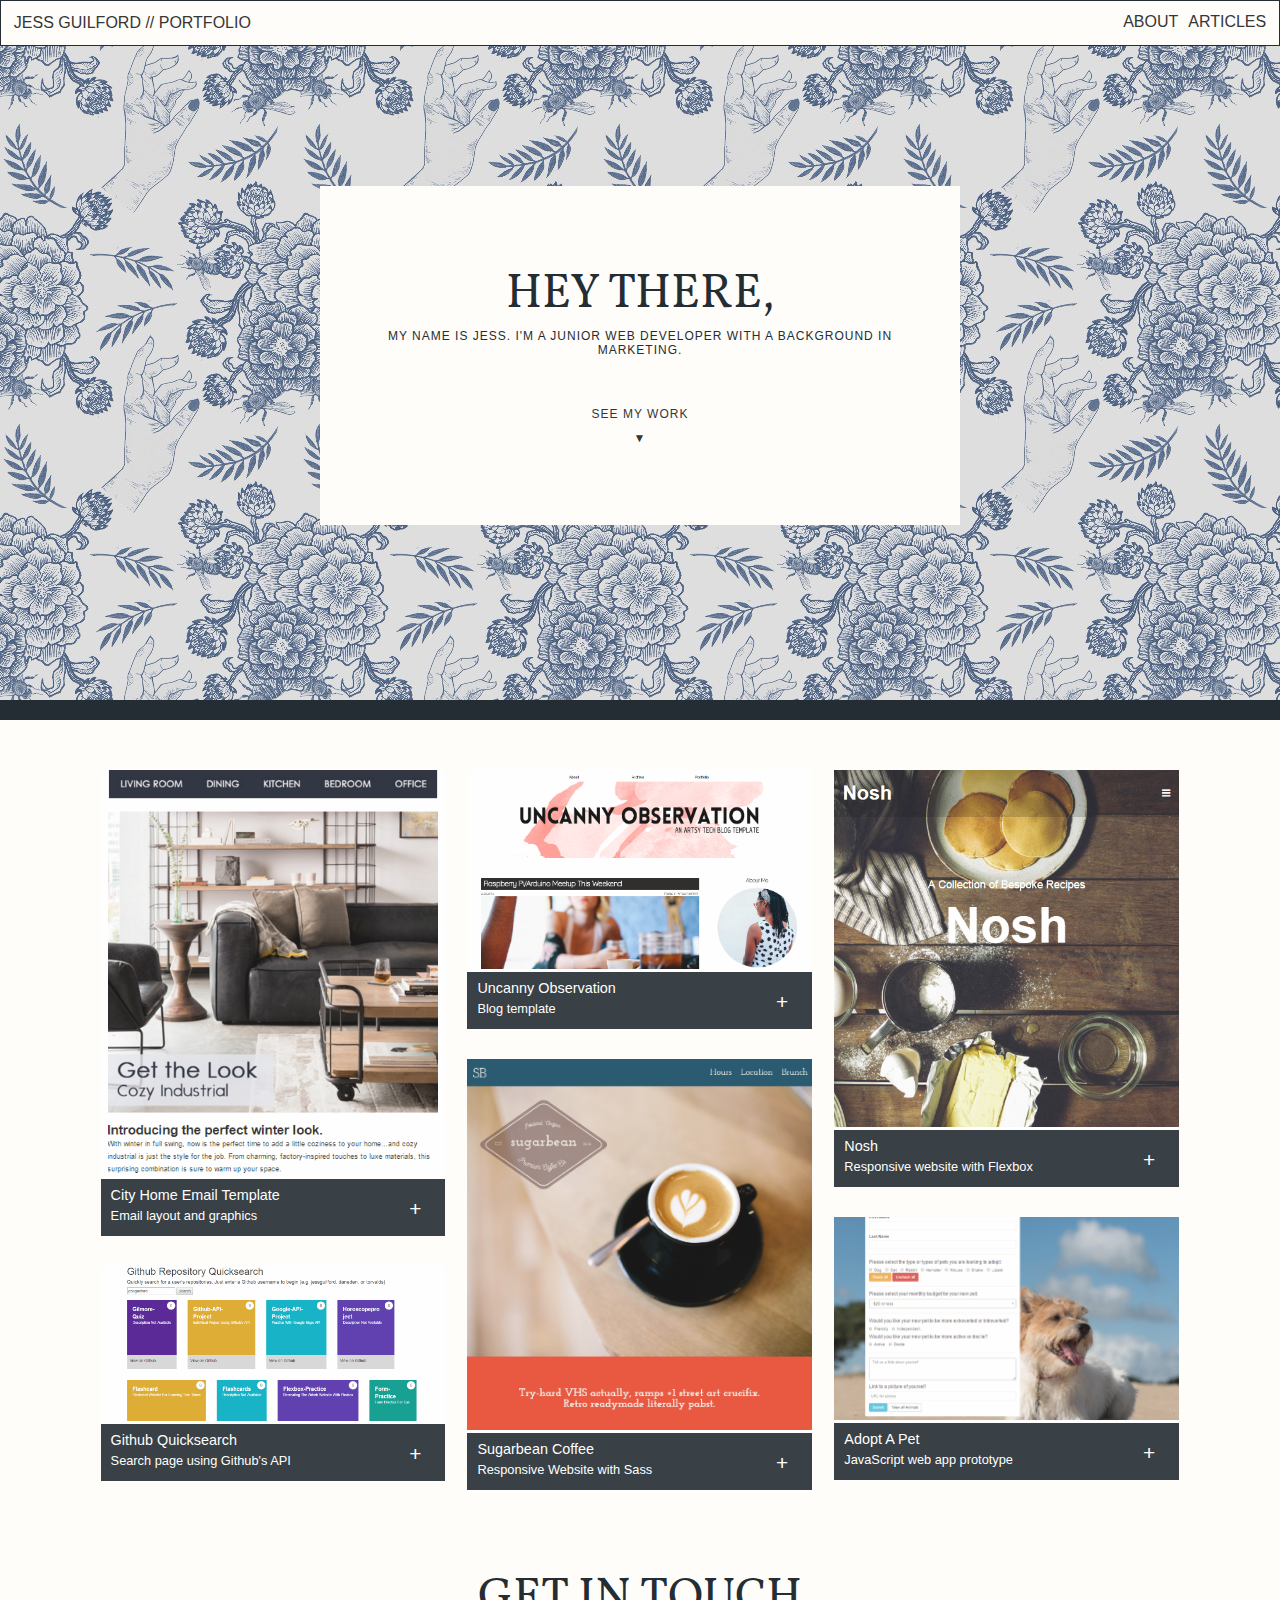
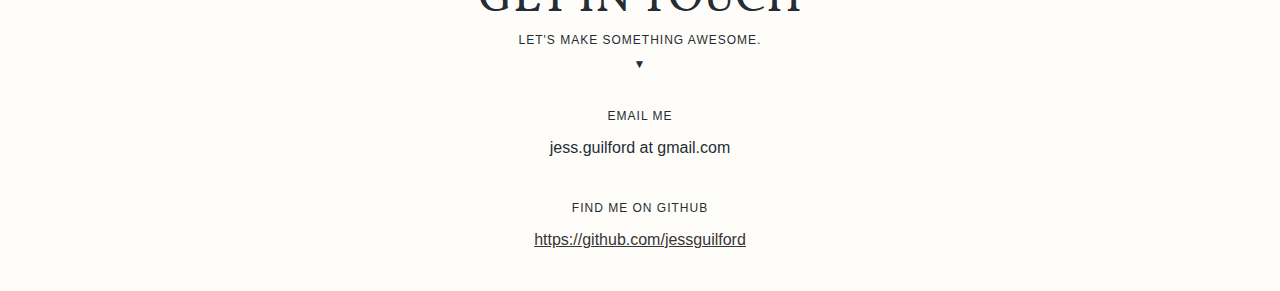
==== index.html @ e7a32ac3 "add patterned background image" ====
<!DOCTYPE html>
<html>
  <head>
    <meta name="viewport" content="width=device-width">
    <title>Jess Guilford's Portfolio</title>
    <link href="css/font-styles.css" rel="stylesheet" type="text/css" media="all">
    <link href="css/styles.css" rel="stylesheet" type="text/css" media="all">
    <!-- <link rel="stylesheet" href="http://basehold.it/20"> -->
    <script src="js/jquery-1.12.0.js"></script>
    <script src="js/scripts.js"></script>
  </head>
  <body>
    <div class="hero-container">
      <div class="nav">
        <a href="index.html"><span class="title">Jess Guilford // Portfolio</span></a>
        <ul class="navlinks">
          <a href="about.html"><li>About</li></a>
          <a href="articles.html"><li>Articles</li></a>
          <a href="#" id="contact-page"><li>Contact</li></a>
        </ul>
      </div>
      <div>
        <div class="masthead">
          <!-- <img src="images/anchor-logo03.png" id="main-logo"> -->
          <h1 class="center caps">Hey there,</h1>
          <h2>My name is Jess. I'm a junior web developer with a background in marketing.</h2>
          <div class="see-work">
            <a href="#front-page-portfolio">
              <h2>See My Work</h2>
              <h2>&#9660;</h2>
            </a>
          </div>
        </div>
      </div>
    </div>
    <div class="container">
      <div class="portfolio-gallery" id="front-page-portfolio">
        <div class="col">
          <div class="portfolio-item vert-item">
            <a href="images/email-layout-example.png" target="_blank"><img src="images/email-layout-example-s.png" class="img-thumbnail"></a>
            <div class="item-info" id="info-item01">
              <h1>City Home Email Template</h1>
              <p>Client: <a href="http://cityhomepdx.com/" target="_blank">City Home PDX</a></p>
              <p>I created this custom Mailchimp template for City Home in order to increase email performance. Click through rates previously averaged between 2% and 3%. After implementing this layout, click throughs increased to 6.9%.</p>
              <a href="http://cityhomepdx.com/" target="_blank">View</a>
            </div>
            <div class="item-label" id="item01">
              <h1>City Home Email Template</h1>
              <p>Email layout and graphics</p>
              <div class="item-x-toggle" id="x-toggle-item01">+</div>
            </div>
          </div>
          <div class="portfolio-item horiz-item">
            <a href="http://jessguilford.github.io/github-API-project/" target="_blank"><img src="images/github-api.png" class="img-thumbnail"></a>
            <div class="item-info" id="info-item06">
              <h1>Github Quicksearch</h1>
              <p>Individual Project at Epicodus</p>
              <p>This application accesses the Github API, then displays a list of information about a given user's repositiories.</p>
              <a href="http://jessguilford.github.io/github-API-project/" target="_blank">View</a>
            </div>
            <div class="item-label" id="item06">
              <h1>Github Quicksearch</h1>
              <p>Search page using Github's API</p>
              <div class="item-x-toggle" id="x-toggle-item06">+</div>
            </div>
          </div>
        </div>
        <div class="col">
          <div class="portfolio-item horiz-item">
            <a href="http://jessguilford.github.io/blog-template/index.html" target="_blank"><img src="images/uncanny.png" class="img-thumbnail"></a>
            <div class="item-info" id="info-item03">
              <h1>Uncanny Observation</h1>
              <p>Blog template</p>
              <p>This responsive blog design was created with Sass and contains styling for the main page, individual posts, and comment sections.</p>
              <a href="http://jessguilford.github.io/blog-template/index.html" target="_blank">View</a>
            </div>
            <div class="item-label" id="item03">
              <h1>Uncanny Observation</h1>
              <p>Blog template</p>
              <div class="item-x-toggle" id="x-toggle-item03">+</div>
            </div>
          </div>
          <div class="portfolio-item vert-item">
            <a href="http://jessguilford.github.io/sugarbean-coffee-day-2/" target="_blank"><img src="images/sugarbean.png" class="img-thumbnail"></a>
            <div class="item-info" id="info-item04">
              <h1>Sugarbean Coffee</h1>
              <p>Pair Project at Epicodus</p>
              <p>With Christine Tacha</p>
              <p>Christine and I created this responsive website for a fictional coffee shop using Sass and Bourbon. I also created the custom 'sugarbean' logo.</p>
              <a href="http://jessguilford.github.io/sugarbean-coffee-day-2/" target="_blank">View</a>
            </div>
            <div class="item-label" id="item04">
              <h1>Sugarbean Coffee</h1>
              <p>Responsive Website with Sass</p>
              <div class="item-x-toggle" id="x-toggle-item04">+</div>
            </div>
          </div>
        </div>
        <div class="col col3">
          <div class="portfolio-item vert-item">
            <a href="http://jessguilford.github.io/nosh/" target="_blank"><img src="images/nosh.png" class="img-thumbnail"></a>
            <div class="item-info" id="info-item05">
              <h1>Nosh</h1>
              <p>Individual project at Epicodus</p>
              <p>Nosh is a responsive website created with CSS flexbox, transforms, and transitions.</p>
              <a href="http://jessguilford.github.io/nosh/" target="_blank">View</a>
            </div>
            <div class="item-label" id="item05">
              <h1>Nosh</h1>
              <p>Responsive website with Flexbox</p>
              <div class="item-x-toggle" id="x-toggle-item05">+</div>
            </div>
          </div>
          <div class="portfolio-item horiz-item">
            <a href="http://arolling.github.io/pet-tinder/" target="_blank"><img src="images/adoptapet.jpg" class="img-thumbnail"></a>
            <div class="item-info" id="info-item02">
              <h1>Adopt A Pet</h1>
              <p>Group Project at Epicodus</p>
              <p>This web app prototype uses javaScript to match potential adopters with pets in need of homes. IndexedDB is used to temporarily store information client-side.</p>
              <a href="http://arolling.github.io/pet-tinder/" target="_blank">View</a>
            </div>
            <div class="item-label" id="item02">
              <h1>Adopt A Pet</h1>
              <p>JavaScript web app prototype</p>
              <div class="item-x-toggle" id="x-toggle-item02">+</div>
            </div>
          </div>
        </div>
      </div>
      <div id="contact">
        <div class="center caps">
          <h1>Get in Touch</h1>
          <h2>Let's make something awesome.</h2>
          <h2>&#9660;</h2>
        </div>
        <br />
        <h2 class="center caps">Email me</h2>
        <p class="center">jess.guilford at gmail.com</p>
        <br />
        <h2 class="center caps">Find me on Github</h2>
        <p class="center text"><a href="https://github.com/jessguilford">https://github.com/jessguilford</a></p>
      </div>
    </div>
  </body>
</html>
---- css/font-styles.css ----
@font-face {
  font-family: 'Vollkorn Regular';
  src: url('fonts/EOT/Vollkorn-Regular.eot?') format('eot'), url('fonts/vollkorn-WOFF/vollkorn-regular-webfont.woff') format('woff'), url('fonts/TTF/Vollkorn-Regular.ttf') format('truetype');
}
---- css/styles.css ----
/* Wireframing */

*:not(body):not(html) {
  box-sizing:border-box;
  /*border:1px dashed grey;*/
}

.col, .header{
  min-height: 200px;
}

.portfolio-item {
  /*background-color: #febaef;*/
  /*background-color: #cc0639;*/
}
/* colors
Darkest Blue: #242d33;
Parchment: #fefcf7;

/* End Wireframing */

/*Nav*/

.nav {
  overflow: auto;
  padding: 1%;
  margin: 0 0 140px 0;
  width: 100%;
  font-family: Gill Sans / Gill Sans MT, sans-serif;
  text-transform: uppercase;
  background-color: #fffdfa;
  color: #242d33;
  border: 1px solid #242d33;
}

.title {
  float: left;
}

.navlinks {
  float: right;
  margin: 0;
  padding: 0;
}

.navlinks li {
  float: left;
  margin: -1px 0 0 10px;
  list-style: none;
}

/* Body*/

body {
  font-family: sans-serif;
  color: #242d33;
  /*color: #584d45;*/
  background-color: #fffdfa;
  margin: 0;
}

h1 {
  margin: 45px 0 0 0;
  font-size: 3em;
  font-family: 'Vollkorn Regular', sans-serif;
  font-weight: normal;
}

h2 {
  font-family: Gill Sans / Gill Sans MT, sans-serif;
  text-transform: uppercase;
  font-weight: normal;
  font-size: .75em;
  letter-spacing: 1px;
}

h3 {
  font-family: Gill Sans / Gill Sans MT, sans-serif;
  text-transform: uppercase;
  margin: -4px 0 0 0;
  font-size: 1em;
  font-weight: normal;
}

.hero-container {
  width: 100%;
  height: 720px;
  margin-bottom: 50px;
  background-image: url("../images/delftpattern.jpg");
  background-repeat: repeat;
  border-bottom: 20px solid #242d33;
}

.articles-main a {
  font-size: 1em;
  font-family: 'Vollkorn Regular', sans-serif;
  font-weight: bold;
  text-decoration: none;
}

.articles-main p {
  margin-bottom: 25px;
  font-size: .9em;
  font-family: 'Vollkorn Regular', sans-serif;
  font-style: italic;
}

a {
  color: #363636;
}

.container {
  width: 90%;
  margin: auto;
  padding: 0 2% 2% 2%;
}

.caps {
  text-transform: uppercase;
}

.small-text {
  font-size: .9em;
}

.center {
  text-align: center;
}

.responsive-img {
  width: 100%;
}

.masthead {
  width: 50%;
  padding: 30px;
  text-align: center;
  margin: 0 auto;
  background-color: #fffdfa;
}

#main-logo {
  margin: 10px auto;
}

.see-work {
  margin: 50px 0;
  text-align: center;
}

.see-work a {
  text-decoration: none;
}

/*#front-page-portfolio {
  text-align: center;
  text-transform: uppercase;
  min-height: 20px;
}*/

/* Gallery */

.portfolio-gallery {
  margin-top: 10px;
  font-family: Gill Sans / Gill Sans MT, sans-serif;
}

.portfolio-gallery::after {
  content: "";
  display: table;
  clear: both;
}

.col {
  float: left;
  width: 31.33%;
  margin: 0 1%;
}

.portfolio-item {
  width: 100%;
  margin-bottom: 75px;
  position: relative;
  background-color: #141414;
  opacity: .9;
  overflow: hide;
}

.portfolio-item:hover {
  opacity: 1;
  -webkit-transition: all 0.3s ease-in-out;
    -moz-transition: all 0.3s ease-in-out;
    -o-transition: all 0.3s ease-in-out;
    transition: all 0.3s ease-in-out;
}

.portfolio-item img {
  width: 100%;
}

.item-label {
  position: absolute;
  bottom: -45px;
  left: 0;
  width: 100%;
  height: 60px;
  background-color: #242d33;
  border-top: 3px solid #fff;
  color: #fff;
  opacity: 1;
  padding: 7px 5px 5px 10px;
}

.item-label h1, .item-info h1 {
  font-family: sans-serif;
  font-size: .9em;
  margin: 1px 0 5px 0;
  padding: 0;
}

.item-info h1 {
  text-transform: uppercase;
}

.item-info p {
  line-height: 1.3em;
  margin: 10px 0;
}

.item-label p {
  font-size: .8em;
  margin: 0;
}

.item-x-toggle {
  font-size: 1.3em;
  position: absolute;
  right: 7%;
  bottom: 15px;
  transition: all .25s ease-in-out;
}

.item-x-rotated {
  -webkit-transform: rotate(45deg);  /* Chrome, Safari 3.1+ */
    -moz-transform: rotate(45deg);  /* Firefox 3.5-15 */
    -ms-transform: rotate(45deg);  /* IE 9 */
    -o-transform: rotate(45deg);  /* Opera 10.50-12.00 */
    transform: rotate(45deg);  /* Firefox 16+, IE 10+, Opera 12.10+ */
}

.item-label a {
  color: #fff;
}

.item-info {
  display: none;
  position: absolute;
  bottom: 0;
  left: 0;
  width: 100%;
  height: 100%;
  background-color: #fffdfa;
  border: 2px solid #ededed;
  color: #363636;
  opacity: 1;
  padding: 5%;
}

/*.vert-item {
  max-height: 400px;
}

.horiz-item {
  max-height: 400px;
}*/

.horiz-item .item-info {
  padding: 2%;
}

#info-item06 .item-info a {
  margin-top: -3px;
}

#contact-page {
  display: none;
}

/* About Page Items */

.about-main {
  width: 60%;
}

/* Articles */

.article {
  width: 60%;
  margin: 0 auto;
}

.article h1 {
  font-size: 2em;
}

.article h2 {
  margin-bottom: 40px;
}

/* Media Queries */
/* media query for all screens that are smaller than laptops */
@media screen and (max-width: 976px) {
  .portfolio-item {
    opacity: 1;
  }

  .about-main {
    width: 90%;
    margin: 0 auto;
  }

  .article {
    width: 90%;
    margin: 0 auto;
  }
}

@media screen and (max-width: 976px) and (min-width: 581px) {
  .item-info {
    font-size: .9em;
  }

  .col {
    width: 48%;
  }

  .col3 {
    width: 100%;
    float: none;
    overflow: visible;
  }

  .col3 .vert-item {
    float: right;
    width: 48%;
    margin: -1% 2% 0 0;
  }

  .col3 .horiz-item {
    float: left;
    width: 48%;
    margin: 0 0 0 0;
  }

  .stripe {
    width: 1000px;
    bottom: 40%;
    right: -40%;
  }

  #contact {
    margin-top: 30%;
  }
}

@media screen and (max-width:580px) {
  .masthead {
    width: 90%;
  }
  .col {
    float: none;
    width: 100%;
  }

  .title {
    display: none;
  }

  .nav {
    border: 0;
    background-color: rgba(255, 0, 0, 0);
    margin-bottom: 50px;
  }

  .navlinks {
    float: none;
    text-align: center;
  }

  .navlinks a {
    text-decoration: none;
  }

  .navlinks li {
    float: none;
    margin: 2px 2px 8px 2px;
    font-size: 1.2em;
    line-height: 1em;
    padding: 4px;
    background-color: rgba(255, 255, 255, 1);
    border: 1px solid #242d33;
  }

  .item-label p {
    font-size: .8em;
  }

  .article {
    width: 100%;
    margin: 0 auto;
  }

}

@media screen and (max-width: 350px) {
  .horiz-item img {
    margin-top: 20%;
  }
  .portfolio-item {
    background-color: #fffdfa;
  }
  .item-info a:last-child {
    display: none;
  }
}


/* Fix nav display bug that occurs when resizing browser window*/
@media screen and (min-width: 581px) {
  .navlinks li {
    display: inline;
  }
}

/* Limit grid sizing on extra large screens */
@media screen and (min-width: 1300px) {
  .container {
    max-width: 1333px;
  }
}
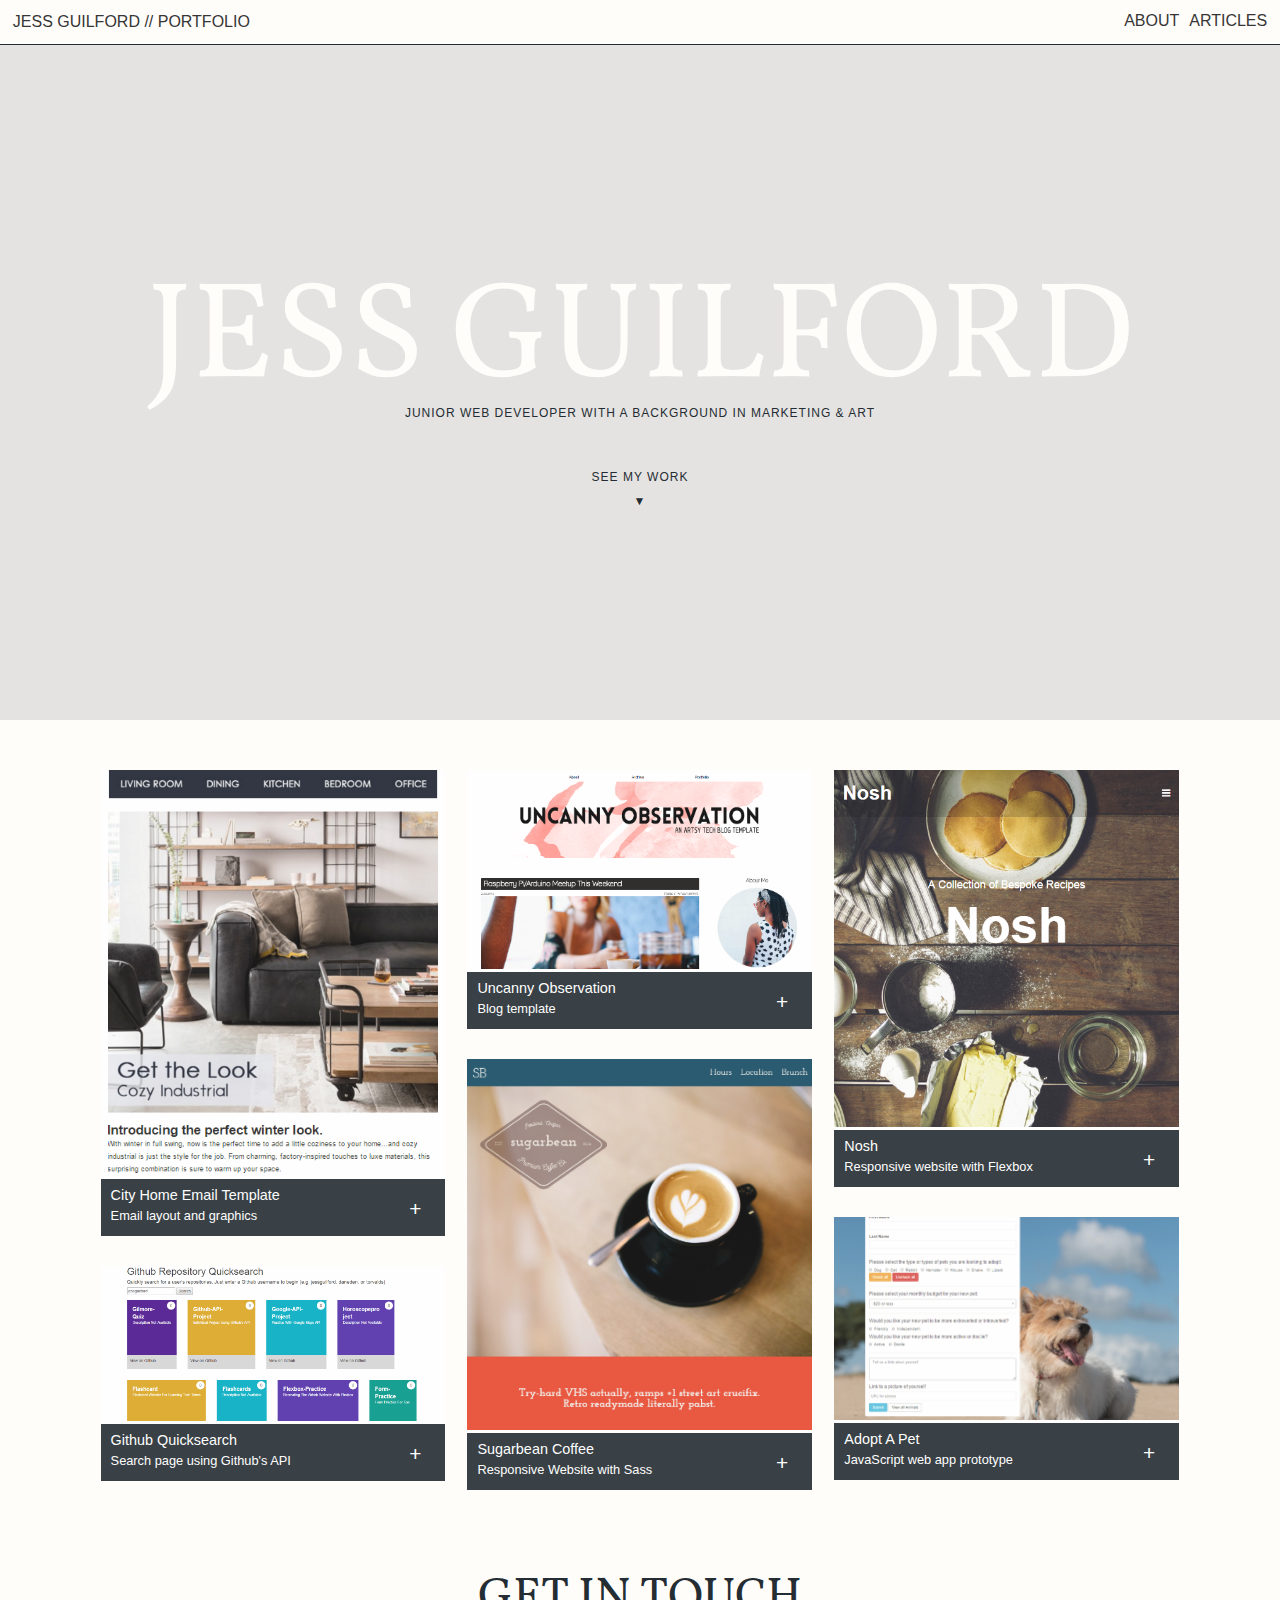
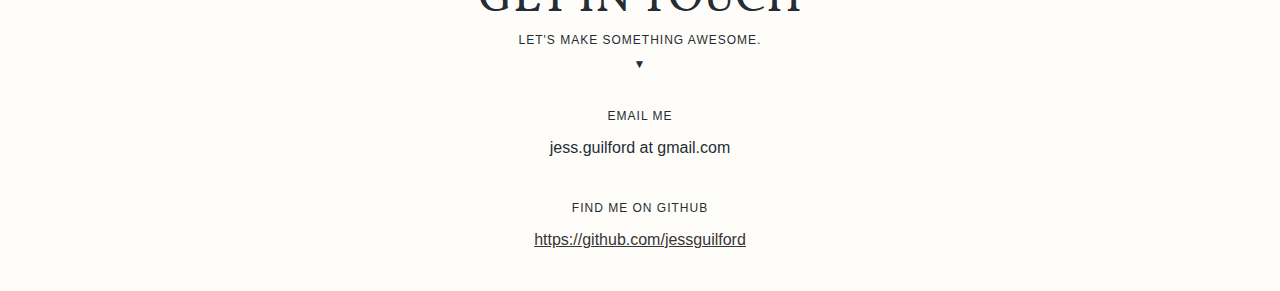
==== commit 076d52fb: "create subtle grey and cream header typography" ====
--- a/index.html
+++ b/index.html
@@ -22,8 +22,8 @@
       <div>
         <div class="masthead">
           <!-- <img src="images/anchor-logo03.png" id="main-logo"> -->
-          <h1 class="center caps">Hey there,</h1>
-          <h2>My name is Jess. I'm a junior web developer with a background in marketing.</h2>
+          <h1 class="center caps">Jess Guilford</h1>
+          <h2>Junior web developer with a background in marketing &amp; art</h2>
           <div class="see-work">
             <a href="#front-page-portfolio">
               <h2>See My Work</h2>
--- a/css/styles.css
+++ b/css/styles.css
@@ -24,13 +24,13 @@
 .nav {
   overflow: auto;
   padding: 1%;
-  margin: 0 0 140px 0;
+  margin: 0 auto 140px auto;
   width: 100%;
   font-family: Gill Sans / Gill Sans MT, sans-serif;
   text-transform: uppercase;
   background-color: #fffdfa;
   color: #242d33;
-  border: 1px solid #242d33;
+  border-bottom: 1px solid #242d33;
 }
 
 .title {
@@ -82,15 +82,6 @@
   font-weight: normal;
 }
 
-.hero-container {
-  width: 100%;
-  height: 720px;
-  margin-bottom: 50px;
-  background-image: url("../images/delftpattern.jpg");
-  background-repeat: repeat;
-  border-bottom: 20px solid #242d33;
-}
-
 .articles-main a {
   font-size: 1em;
   font-family: 'Vollkorn Regular', sans-serif;
@@ -131,12 +122,28 @@
   width: 100%;
 }
 
+.hero-container {
+  width: 100%;
+  height: 720px;
+  margin-bottom: 50px;
+  margin-top: 0;
+  background-color: #e5e3e1;
+}
+
 .masthead {
-  width: 50%;
   padding: 30px;
   text-align: center;
   margin: 0 auto;
-  background-color: #fffdfa;
+  color: #fffdfa;
+}
+
+.masthead h1 {
+  font-size: 8.5em;
+  line-height: 1em;
+}
+
+.masthead h2 {
+  color: #242d33;
 }
 
 #main-logo {
@@ -366,6 +373,21 @@
 @media screen and (max-width:580px) {
   .masthead {
     width: 90%;
+    text-align: center;
+    overflow: hidden;
+  }
+
+  .masthead h1 {
+    display: none;
+  }
+
+  .masthead::before {
+    content: "JG";
+    width: 60%;
+    margin: 0 auto;
+    display: table;
+    font-size: 10em;
+    font-family: 'Vollkorn Regular', sans-serif;
   }
   .col {
     float: none;
@@ -379,7 +401,7 @@
   .nav {
     border: 0;
     background-color: rgba(255, 0, 0, 0);
-    margin-bottom: 50px;
+    margin: 0 auto;
   }
 
   .navlinks {
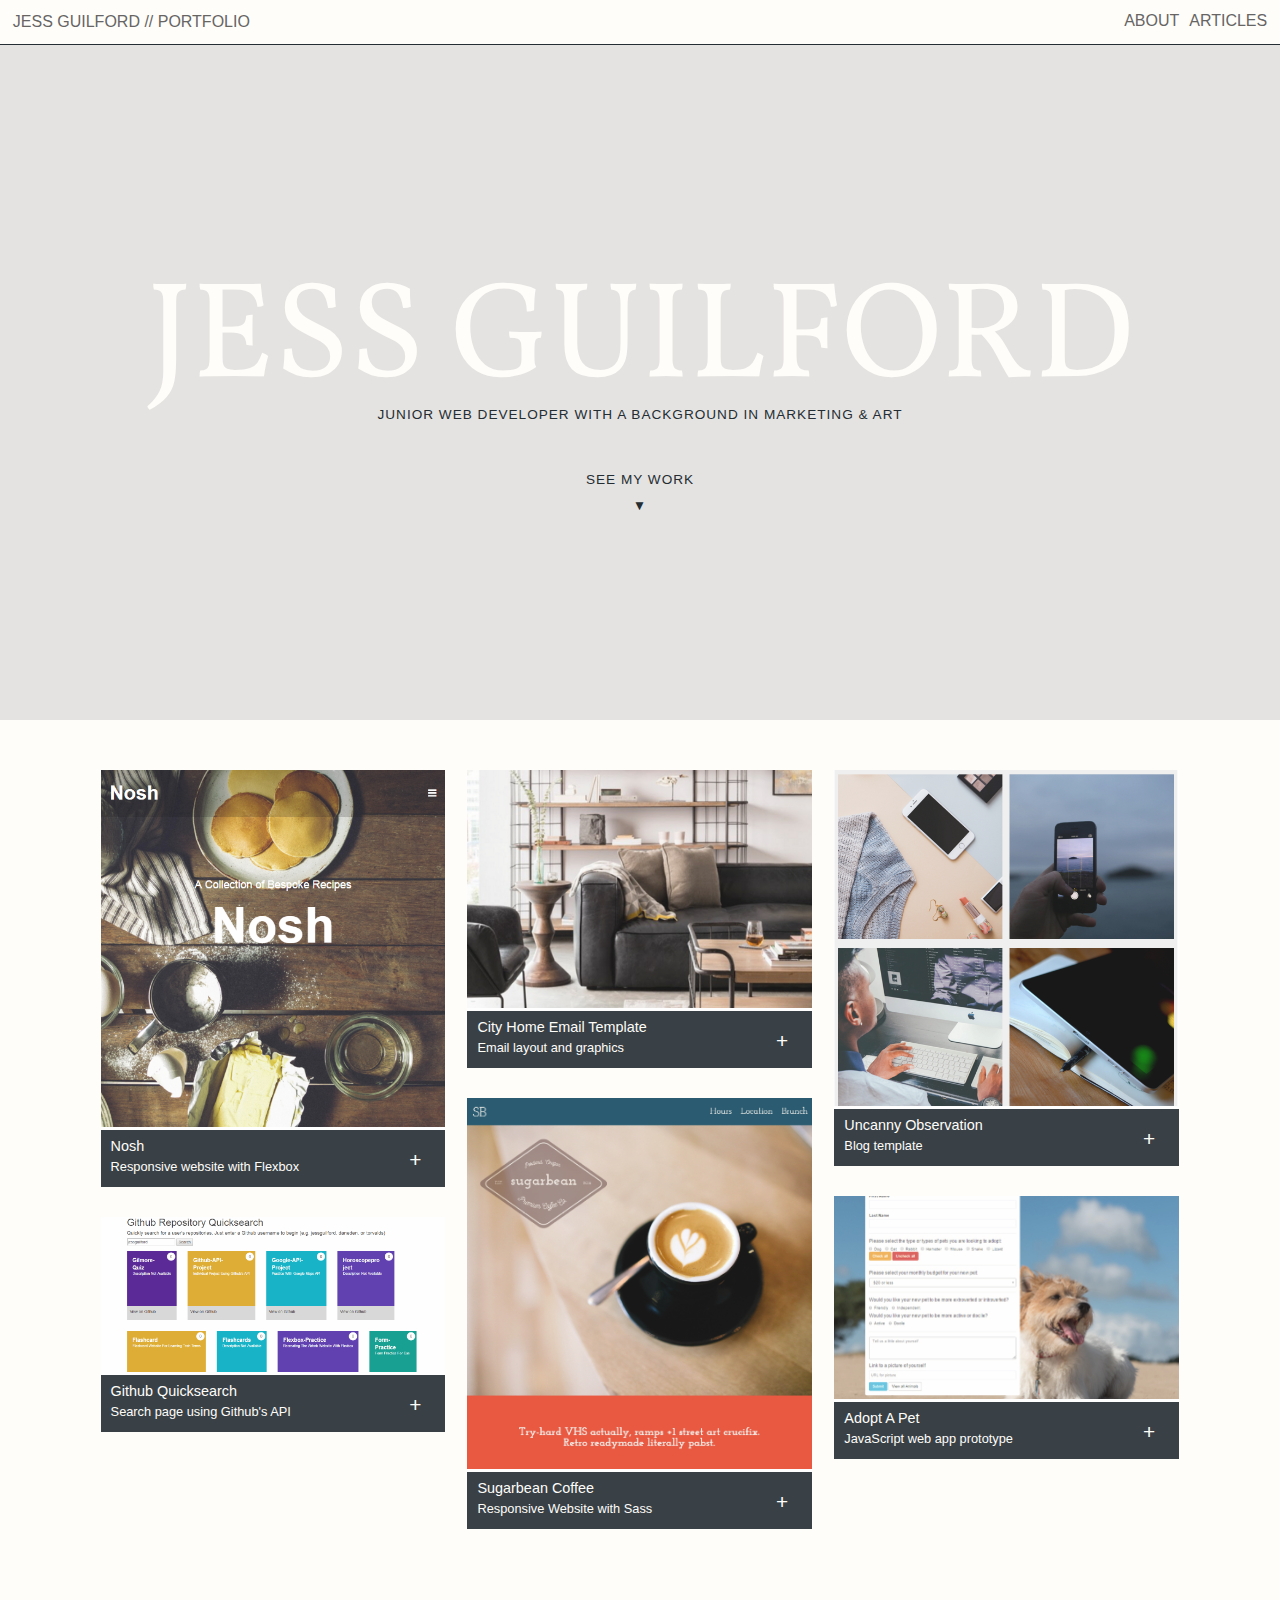
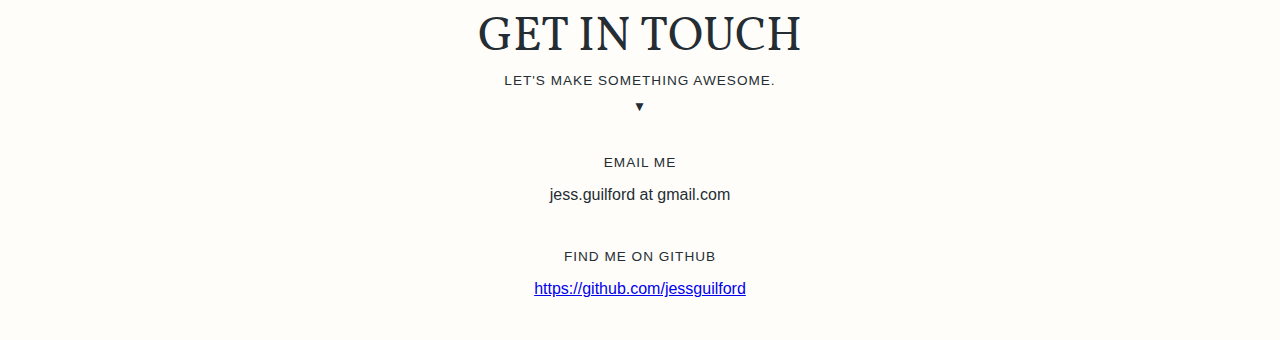
==== commit 2e3b4717: "crop and rearrange items" ====
--- a/index.html
+++ b/index.html
@@ -37,17 +37,17 @@
       <div class="portfolio-gallery" id="front-page-portfolio">
         <div class="col">
           <div class="portfolio-item vert-item">
-            <a href="images/email-layout-example.png" target="_blank"><img src="images/email-layout-example-s.png" class="img-thumbnail"></a>
-            <div class="item-info" id="info-item01">
-              <h1>City Home Email Template</h1>
-              <p>Client: <a href="http://cityhomepdx.com/" target="_blank">City Home PDX</a></p>
-              <p>I created this custom Mailchimp template for City Home in order to increase email performance. Click through rates previously averaged between 2% and 3%. After implementing this layout, click throughs increased to 6.9%.</p>
-              <a href="http://cityhomepdx.com/" target="_blank">View</a>
+            <a href="http://jessguilford.github.io/nosh/" target="_blank"><img src="images/nosh.png" class="img-thumbnail"></a>
+            <div class="item-info" id="info-item05">
+              <h1>Nosh</h1>
+              <p>Individual project at Epicodus</p>
+              <p>Nosh is a responsive website created with CSS flexbox, transforms, and transitions.</p>
+              <a href="http://jessguilford.github.io/nosh/" target="_blank">View</a>
             </div>
-            <div class="item-label" id="item01">
-              <h1>City Home Email Template</h1>
-              <p>Email layout and graphics</p>
-              <div class="item-x-toggle" id="x-toggle-item01">+</div>
+            <div class="item-label" id="item05">
+              <h1>Nosh</h1>
+              <p>Responsive website with Flexbox</p>
+              <div class="item-x-toggle" id="x-toggle-item05">+</div>
             </div>
           </div>
           <div class="portfolio-item horiz-item">
@@ -67,17 +67,17 @@
         </div>
         <div class="col">
           <div class="portfolio-item horiz-item">
-            <a href="http://jessguilford.github.io/blog-template/index.html" target="_blank"><img src="images/uncanny.png" class="img-thumbnail"></a>
-            <div class="item-info" id="info-item03">
-              <h1>Uncanny Observation</h1>
-              <p>Blog template</p>
-              <p>This responsive blog design was created with Sass and contains styling for the main page, individual posts, and comment sections.</p>
-              <a href="http://jessguilford.github.io/blog-template/index.html" target="_blank">View</a>
+            <a href="images/email-layout-example.png" target="_blank"><img src="images/email-layout-example-s.png" class="img-thumbnail"></a>
+            <div class="item-info" id="info-item01">
+              <h1>City Home Email Template</h1>
+              <p>Client: <a href="http://cityhomepdx.com/" target="_blank">City Home PDX</a></p>
+              <p>I created this custom Mailchimp template for City Home in order to increase email performance. Click through rates previously averaged between 2% and 3%. After implementing this layout, click throughs increased to 6.9%.</p>
+              <a href="http://cityhomepdx.com/" target="_blank">View</a>
             </div>
-            <div class="item-label" id="item03">
-              <h1>Uncanny Observation</h1>
-              <p>Blog template</p>
-              <div class="item-x-toggle" id="x-toggle-item03">+</div>
+            <div class="item-label" id="item01">
+              <h1>City Home Email Template</h1>
+              <p>Email layout and graphics</p>
+              <div class="item-x-toggle" id="x-toggle-item01">+</div>
             </div>
           </div>
           <div class="portfolio-item vert-item">
@@ -98,17 +98,17 @@
         </div>
         <div class="col col3">
           <div class="portfolio-item vert-item">
-            <a href="http://jessguilford.github.io/nosh/" target="_blank"><img src="images/nosh.png" class="img-thumbnail"></a>
-            <div class="item-info" id="info-item05">
-              <h1>Nosh</h1>
-              <p>Individual project at Epicodus</p>
-              <p>Nosh is a responsive website created with CSS flexbox, transforms, and transitions.</p>
-              <a href="http://jessguilford.github.io/nosh/" target="_blank">View</a>
+            <a href="http://jessguilford.github.io/blog-template/index.html" target="_blank"><img src="images/uncanny.png" class="img-thumbnail"></a>
+            <div class="item-info" id="info-item03">
+              <h1>Uncanny Observation</h1>
+              <p>Blog template</p>
+              <p>This responsive blog design was created with Sass and contains styling for the main page, individual posts, and comment sections.</p>
+              <a href="http://jessguilford.github.io/blog-template/index.html" target="_blank">View</a>
             </div>
-            <div class="item-label" id="item05">
-              <h1>Nosh</h1>
-              <p>Responsive website with Flexbox</p>
-              <div class="item-x-toggle" id="x-toggle-item05">+</div>
+            <div class="item-label" id="item03">
+              <h1>Uncanny Observation</h1>
+              <p>Blog template</p>
+              <div class="item-x-toggle" id="x-toggle-item03">+</div>
             </div>
           </div>
           <div class="portfolio-item horiz-item">
--- a/css/styles.css
+++ b/css/styles.css
@@ -9,10 +9,6 @@
   min-height: 200px;
 }
 
-.portfolio-item {
-  /*background-color: #febaef;*/
-  /*background-color: #cc0639;*/
-}
 /* colors
 Darkest Blue: #242d33;
 Parchment: #fefcf7;
@@ -29,18 +25,22 @@
   font-family: Gill Sans / Gill Sans MT, sans-serif;
   text-transform: uppercase;
   background-color: #fffdfa;
-  color: #242d33;
   border-bottom: 1px solid #242d33;
 }
 
 .title {
   float: left;
+  color: #666564;
 }
 
 .navlinks {
   float: right;
   margin: 0;
   padding: 0;
+}
+
+.navlinks a {
+  color: #666564;
 }
 
 .navlinks li {
@@ -70,7 +70,7 @@
   font-family: Gill Sans / Gill Sans MT, sans-serif;
   text-transform: uppercase;
   font-weight: normal;
-  font-size: .75em;
+  font-size: .85em;
   letter-spacing: 1px;
 }
 
@@ -96,7 +96,7 @@
   font-style: italic;
 }
 
-a {
+.portfolio-gallery a {
   color: #363636;
 }
 
@@ -213,7 +213,7 @@
   height: 60px;
   background-color: #242d33;
   border-top: 3px solid #fff;
-  color: #fff;
+  color: #fffdfa;
   opacity: 1;
   padding: 7px 5px 5px 10px;
 }
@@ -317,6 +317,10 @@
 /* Media Queries */
 /* media query for all screens that are smaller than laptops */
 @media screen and (max-width: 976px) {
+  .masthead h1 {
+    font-size: 6em;
+  }
+
   .portfolio-item {
     opacity: 1;
   }
@@ -409,8 +413,9 @@
     text-align: center;
   }
 
-  .navlinks a {
+  .nav a {
     text-decoration: none;
+    color: #b2b1af;
   }
 
   .navlinks li {
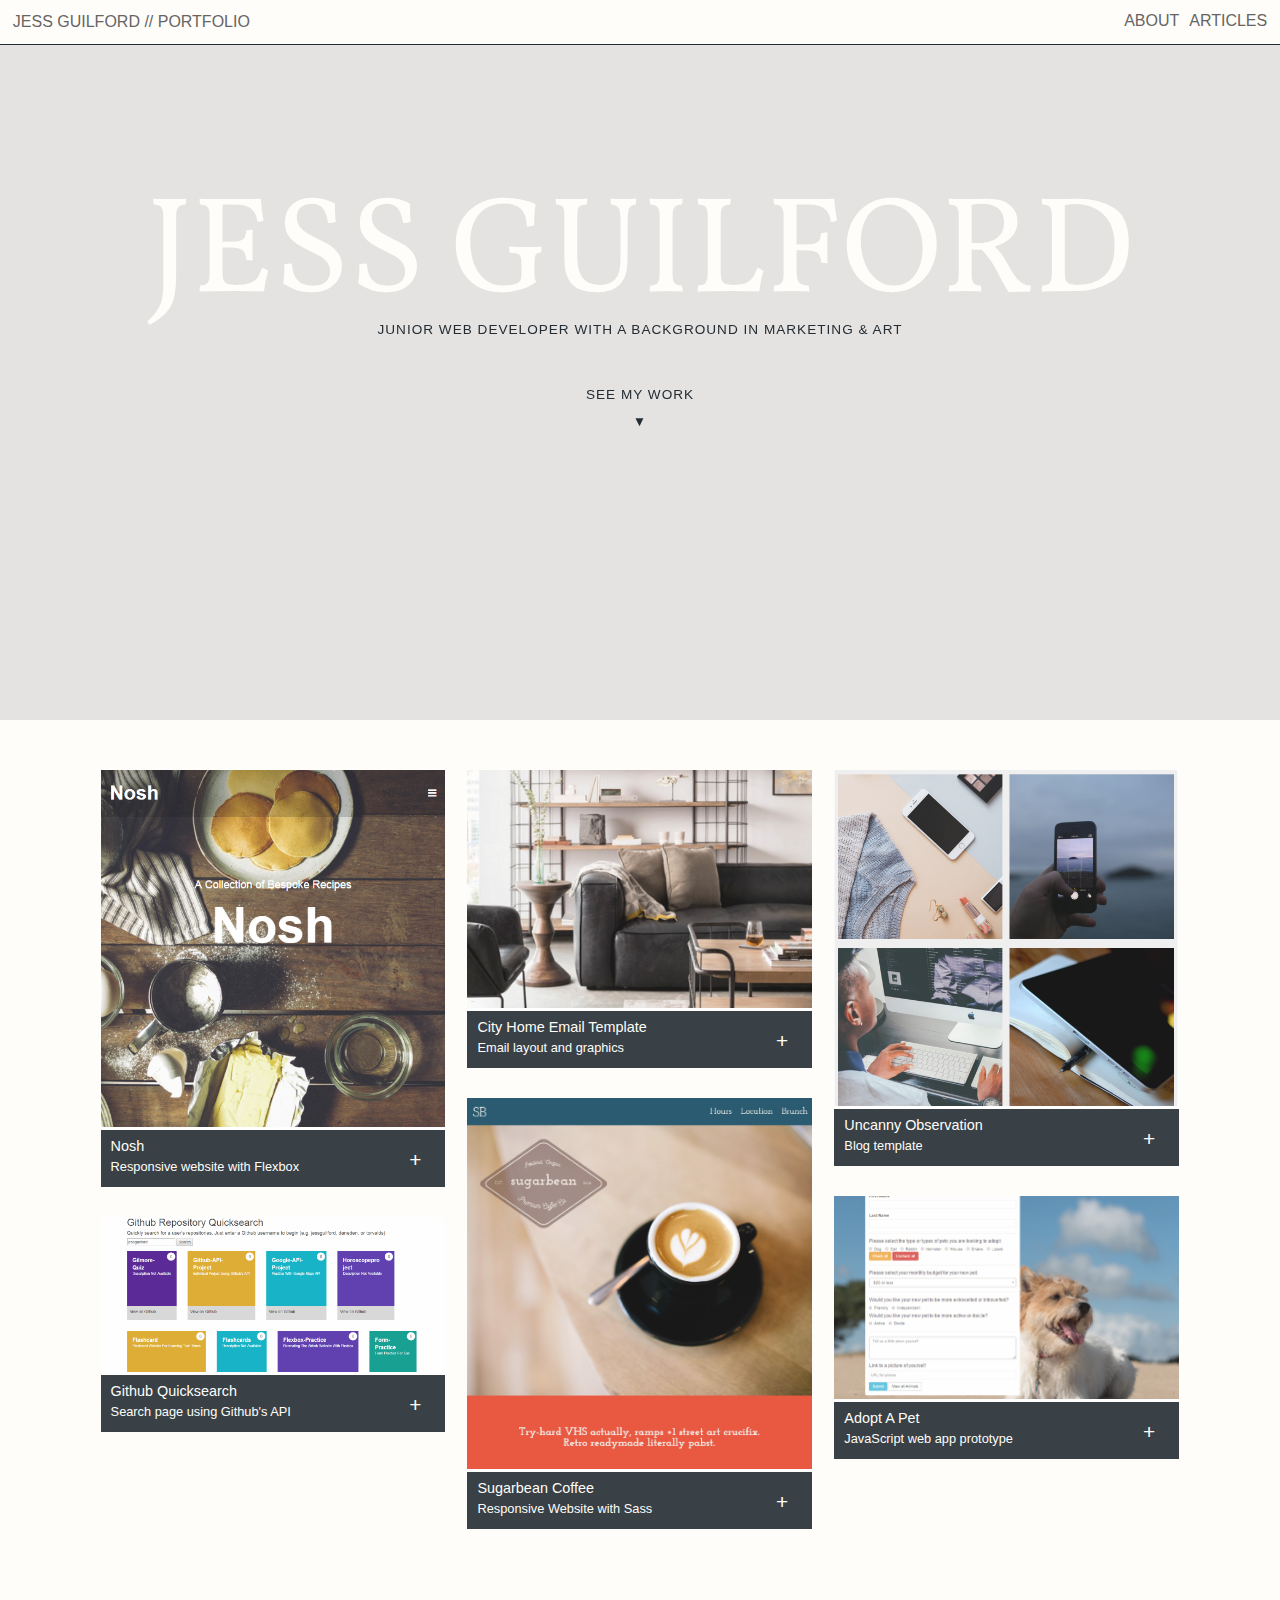
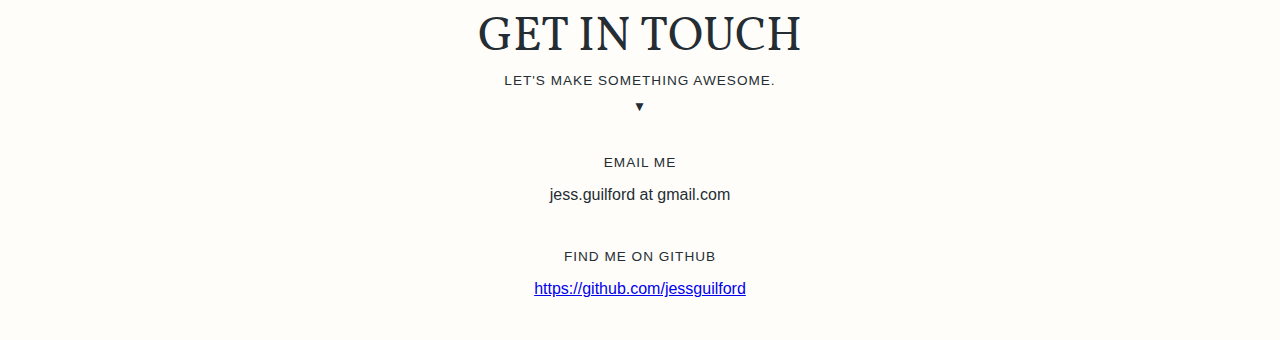
==== commit 2189ba3a: "add scroll effect to masthead" ====
--- a/index.html
+++ b/index.html
@@ -19,7 +19,7 @@
           <a href="#" id="contact-page"><li>Contact</li></a>
         </ul>
       </div>
-      <div>
+      <div class="masthead-wrapper">
         <div class="masthead">
           <!-- <img src="images/anchor-logo03.png" id="main-logo"> -->
           <h1 class="center caps">Jess Guilford</h1>
@@ -33,7 +33,7 @@
         </div>
       </div>
     </div>
-    <div class="container">
+    <div class="container portfolio-container">
       <div class="portfolio-gallery" id="front-page-portfolio">
         <div class="col">
           <div class="portfolio-item vert-item">
--- a/css/styles.css
+++ b/css/styles.css
@@ -22,6 +22,8 @@
   padding: 1%;
   margin: 0 auto 140px auto;
   width: 100%;
+  position: fixed;
+  z-index: 1;
   font-family: Gill Sans / Gill Sans MT, sans-serif;
   text-transform: uppercase;
   background-color: #fffdfa;
@@ -104,6 +106,7 @@
   width: 90%;
   margin: auto;
   padding: 0 2% 2% 2%;
+  background-color: #fff;
 }
 
 .caps {
@@ -128,13 +131,17 @@
   margin-bottom: 50px;
   margin-top: 0;
   background-color: #e5e3e1;
+  z-index: -10;
 }
 
 .masthead {
   padding: 30px;
   text-align: center;
-  margin: 0 auto;
+  margin: 100px auto;
   color: #fffdfa;
+  position: fixed;
+  width: 100%;
+  z-index: 0;
 }
 
 .masthead h1 {
@@ -167,8 +174,15 @@
 
 /* Gallery */
 
+.portfolio-container {
+  background-color: #fffdfa;
+  position: relative;
+  z-index: 10;
+}
+
 .portfolio-gallery {
-  margin-top: 10px;
+  margin-top: -50px;
+  padding-top: 50px;
   font-family: Gill Sans / Gill Sans MT, sans-serif;
 }
 
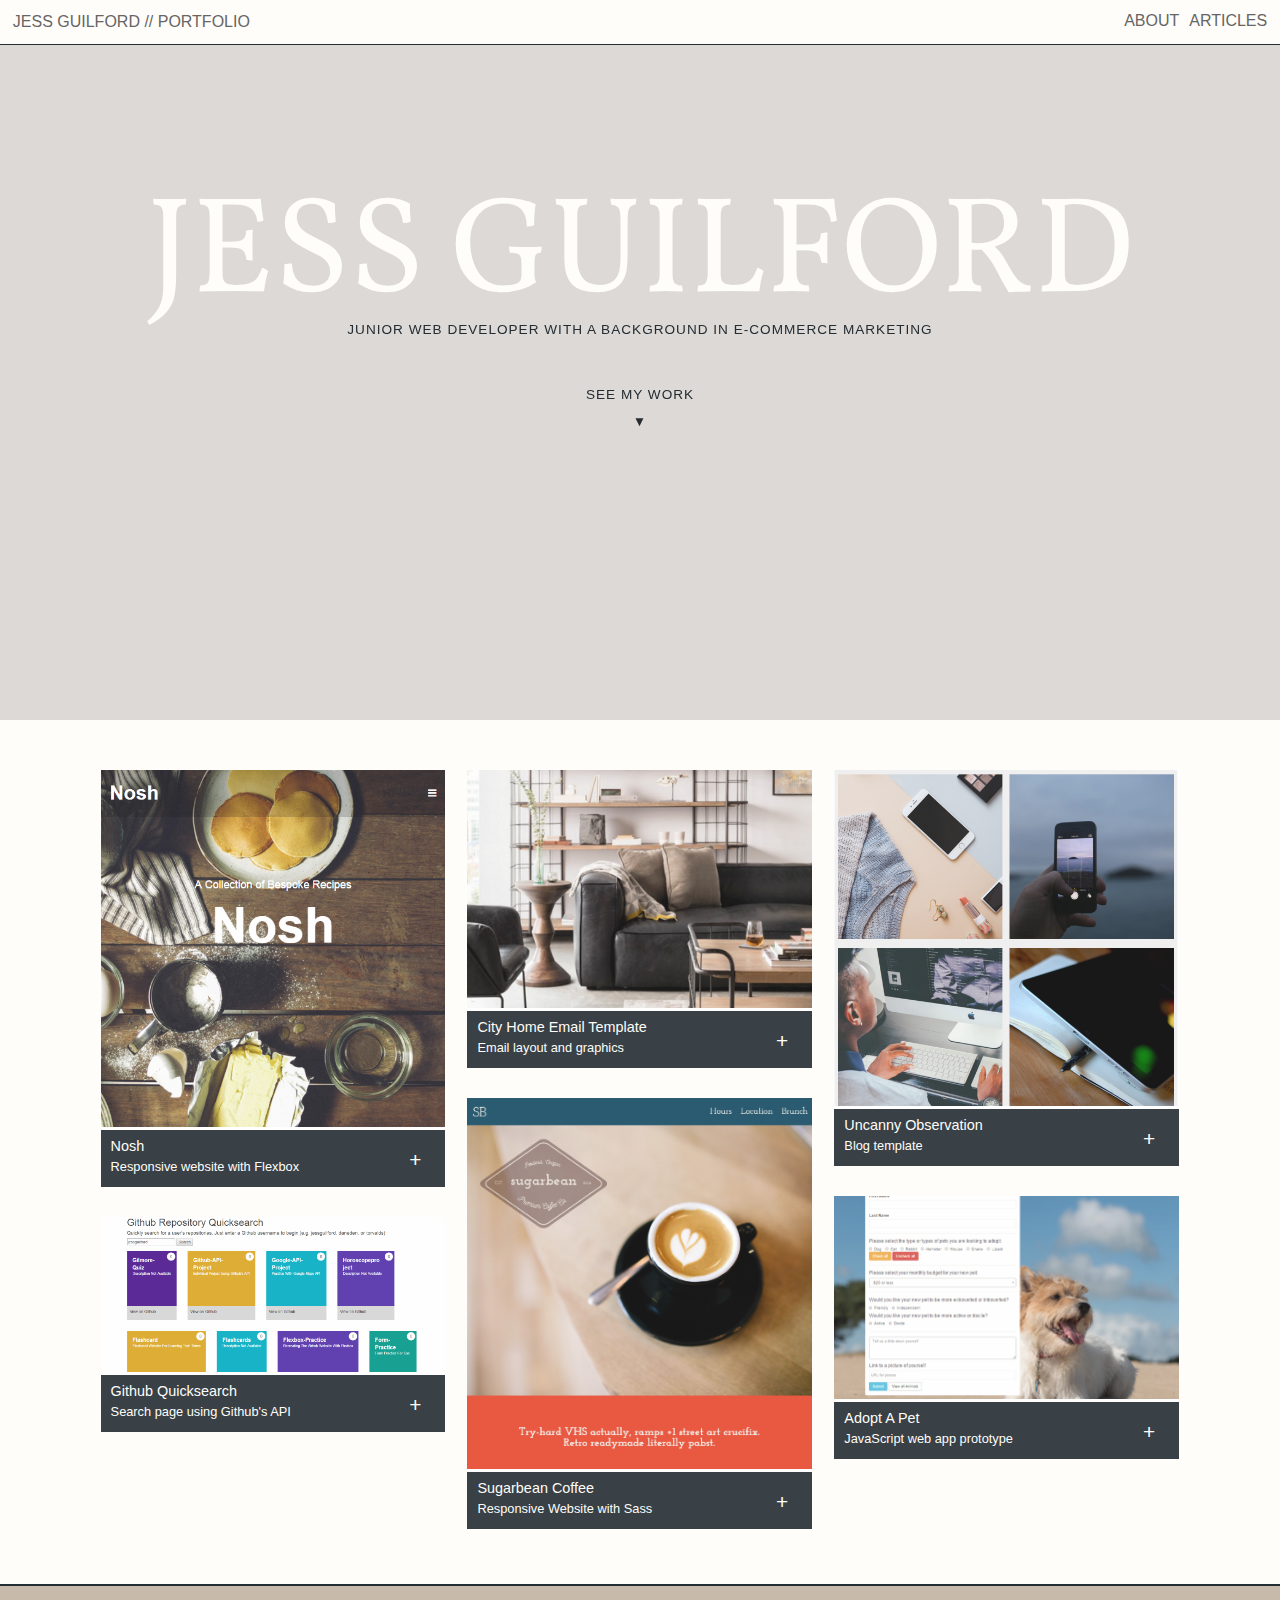
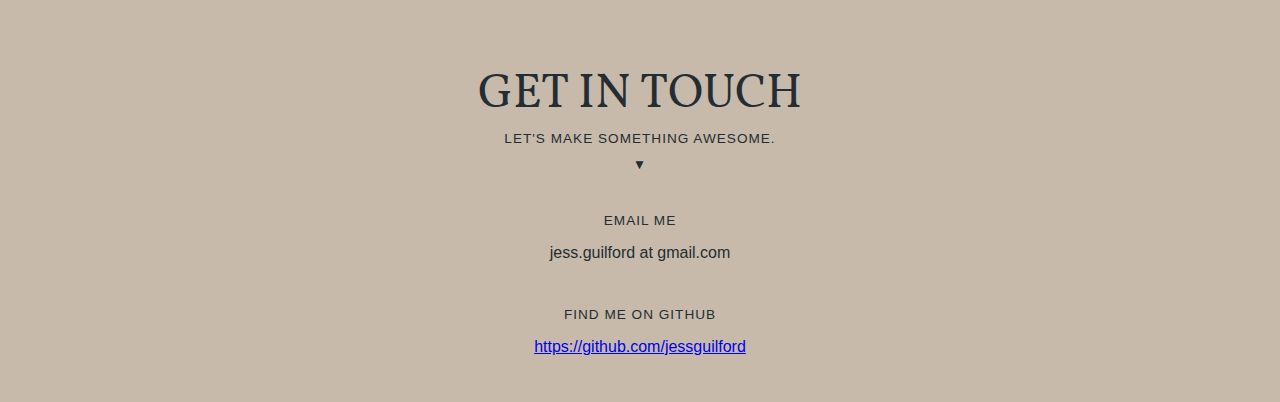
==== commit 8ef6b57e: "adjust navbar and other page styling" ====
--- a/index.html
+++ b/index.html
@@ -23,7 +23,7 @@
         <div class="masthead">
           <!-- <img src="images/anchor-logo03.png" id="main-logo"> -->
           <h1 class="center caps">Jess Guilford</h1>
-          <h2>Junior web developer with a background in marketing &amp; art</h2>
+          <h2>Junior web developer with a background in E-Commerce marketing</h2>
           <div class="see-work">
             <a href="#front-page-portfolio">
               <h2>See My Work</h2>
@@ -127,19 +127,19 @@
           </div>
         </div>
       </div>
-      <div id="contact">
-        <div class="center caps">
-          <h1>Get in Touch</h1>
-          <h2>Let's make something awesome.</h2>
-          <h2>&#9660;</h2>
-        </div>
-        <br />
-        <h2 class="center caps">Email me</h2>
-        <p class="center">jess.guilford at gmail.com</p>
-        <br />
-        <h2 class="center caps">Find me on Github</h2>
-        <p class="center text"><a href="https://github.com/jessguilford">https://github.com/jessguilford</a></p>
+    </div>
+    <div id="contact">
+      <div class="center caps">
+        <h1>Get in Touch</h1>
+        <h2>Let's make something awesome.</h2>
+        <h2>&#9660;</h2>
       </div>
+      <br />
+      <h2 class="center caps">Email me</h2>
+      <p class="center">jess.guilford at gmail.com</p>
+      <br />
+      <h2 class="center caps">Find me on Github</h2>
+      <p class="center text"><a href="https://github.com/jessguilford">https://github.com/jessguilford</a></p>
     </div>
   </body>
 </html>
--- a/css/styles.css
+++ b/css/styles.css
@@ -23,7 +23,9 @@
   margin: 0 auto 140px auto;
   width: 100%;
   position: fixed;
-  z-index: 1;
+  top: 0;
+  left: 0;
+  z-index: 20;
   font-family: Gill Sans / Gill Sans MT, sans-serif;
   text-transform: uppercase;
   background-color: #fffdfa;
@@ -130,7 +132,7 @@
   height: 720px;
   margin-bottom: 50px;
   margin-top: 0;
-  background-color: #e5e3e1;
+  background-color: #dcd9d6;
   z-index: -10;
 }
 
@@ -287,14 +289,6 @@
   padding: 5%;
 }
 
-/*.vert-item {
-  max-height: 400px;
-}
-
-.horiz-item {
-  max-height: 400px;
-}*/
-
 .horiz-item .item-info {
   padding: 2%;
 }
@@ -307,13 +301,25 @@
   display: none;
 }
 
+#contact {
+  border-top: 2px solid #242d33;
+  background-color: #c7baaa;
+  padding: 30px 0;
+  position: relative;
+}
+
 /* About Page Items */
 
 .about-main {
+  margin-top: 100px;
   width: 60%;
 }
 
 /* Articles */
+
+.articles-main {
+  margin-top: 100px;
+}
 
 .article {
   width: 60%;
@@ -326,6 +332,10 @@
 
 .article h2 {
   margin-bottom: 40px;
+}
+
+.articles-main a {
+  color: #191919;
 }
 
 /* Media Queries */
@@ -390,7 +400,7 @@
 
 @media screen and (max-width:580px) {
   .masthead {
-    width: 90%;
+    width: 100%;
     text-align: center;
     overflow: hidden;
   }
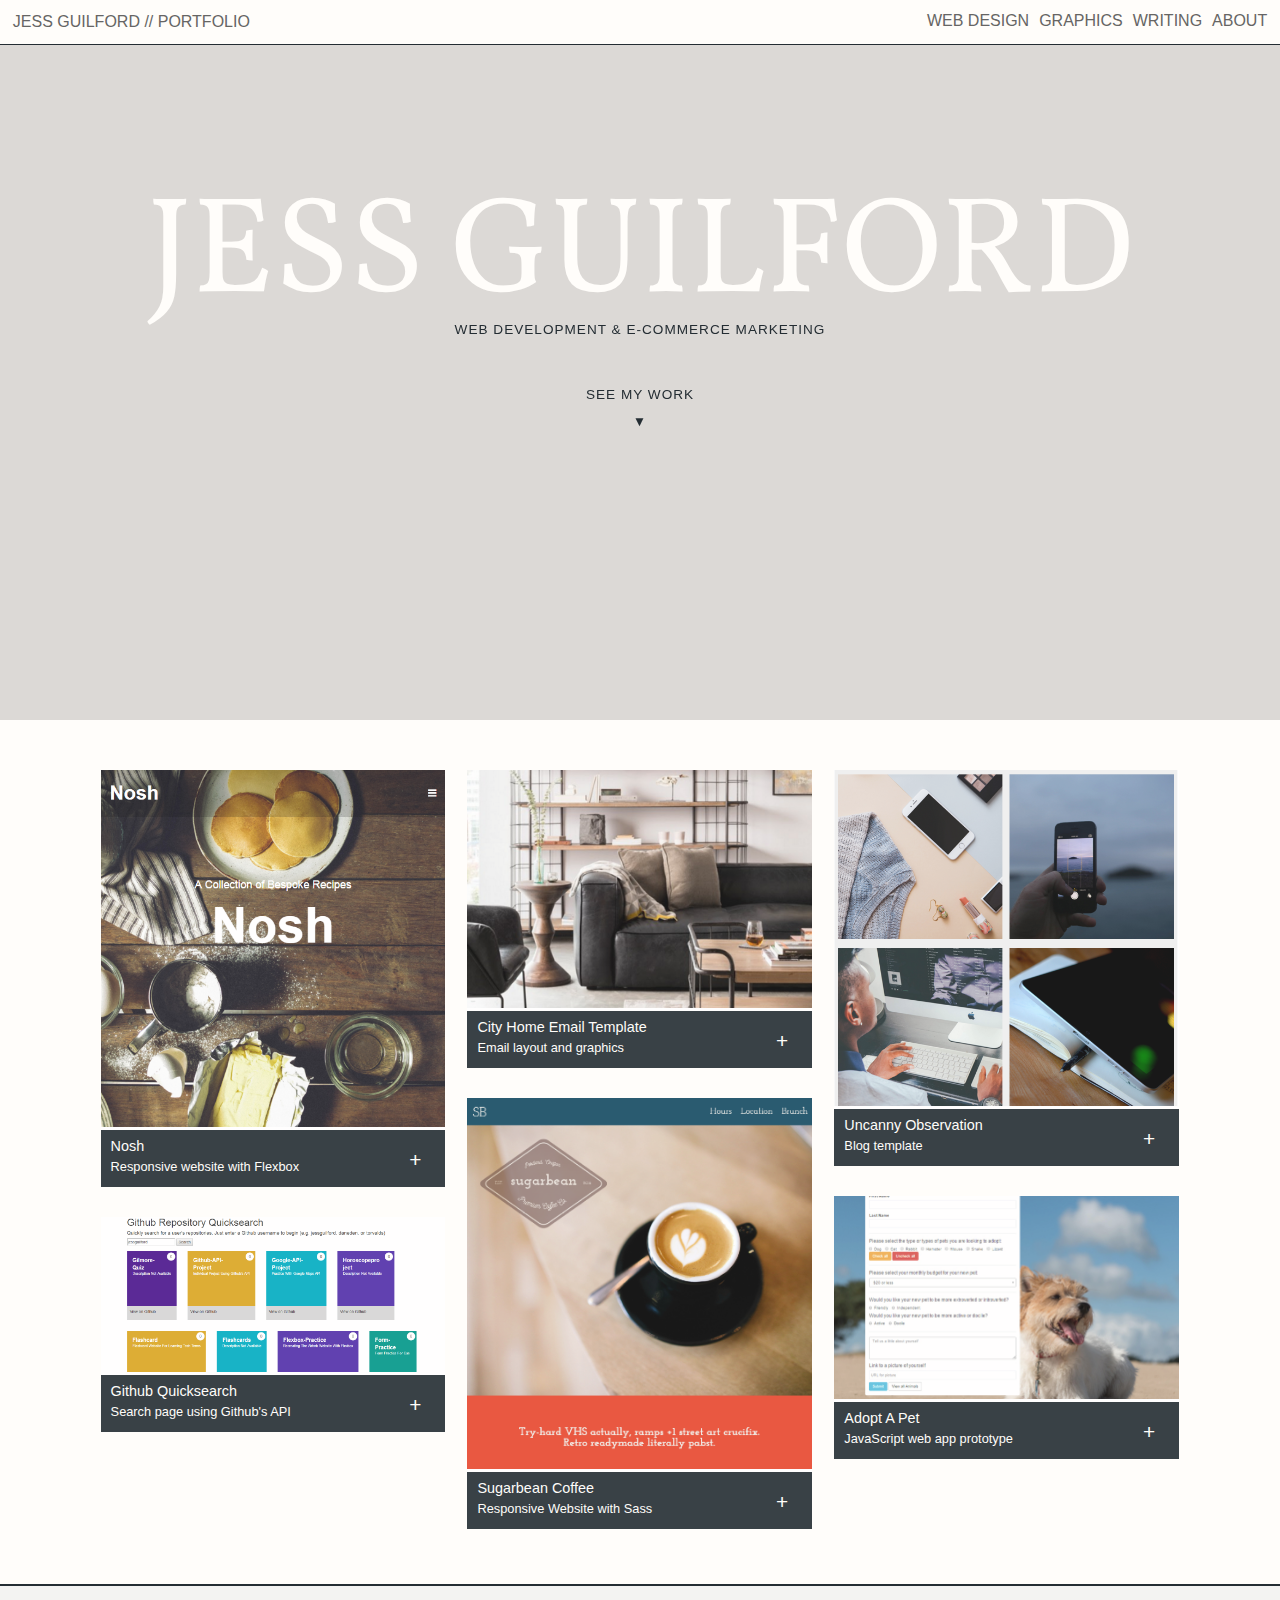
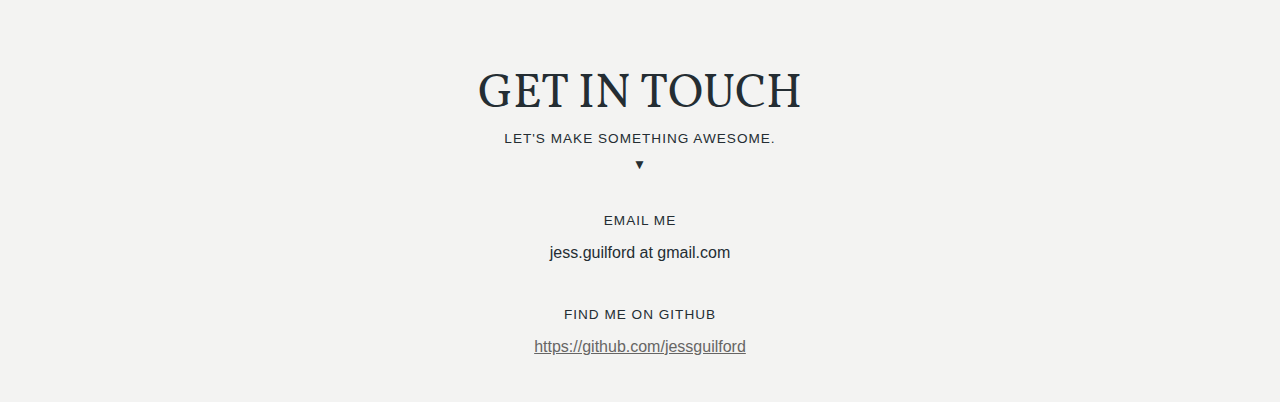
==== commit 362cb940: "create portfolio page for graphic design work" ====
--- a/index.html
+++ b/index.html
@@ -14,8 +14,10 @@
       <div class="nav">
         <a href="index.html"><span class="title">Jess Guilford // Portfolio</span></a>
         <ul class="navlinks">
+          <a href="index.html"><li>Web Design</li></a>
+          <a href="about.html"><li>Graphics</li></a>
+          <a href="articles.html"><li>Writing</li></a>
           <a href="about.html"><li>About</li></a>
-          <a href="articles.html"><li>Articles</li></a>
           <a href="#" id="contact-page"><li>Contact</li></a>
         </ul>
       </div>
@@ -23,7 +25,7 @@
         <div class="masthead">
           <!-- <img src="images/anchor-logo03.png" id="main-logo"> -->
           <h1 class="center caps">Jess Guilford</h1>
-          <h2>Junior web developer with a background in E-Commerce marketing</h2>
+          <h2>Web Development &amp; E-Commerce marketing</h2>
           <div class="see-work">
             <a href="#front-page-portfolio">
               <h2>See My Work</h2>
--- a/css/styles.css
+++ b/css/styles.css
@@ -86,6 +86,10 @@
   font-weight: normal;
 }
 
+a {
+  color: #666564;
+}
+
 .articles-main a {
   font-size: 1em;
   font-family: 'Vollkorn Regular', sans-serif;
@@ -221,6 +225,10 @@
   width: 100%;
 }
 
+#sb {
+  background-color: #fffdfa;
+}
+
 .item-label {
   position: absolute;
   bottom: -45px;
@@ -303,7 +311,7 @@
 
 #contact {
   border-top: 2px solid #242d33;
-  background-color: #c7baaa;
+  background-color: #f3f3f2;
   padding: 30px 0;
   position: relative;
 }
@@ -313,17 +321,18 @@
 .about-main {
   margin-top: 100px;
   width: 60%;
+  margin: 100px auto;
 }
 
 /* Articles */
 
 .articles-main {
-  margin-top: 100px;
+  margin: 100px auto;
 }
 
 .article {
   width: 60%;
-  margin: 0 auto;
+  margin: 100px auto;
 }
 
 .article h1 {
@@ -336,6 +345,11 @@
 
 .articles-main a {
   color: #191919;
+}
+
+/* Design page */
+.design-main {
+  margin: 100px auto;
 }
 
 /* Media Queries */
@@ -351,7 +365,6 @@
 
   .about-main {
     width: 90%;
-    margin: 0 auto;
   }
 
   .article {
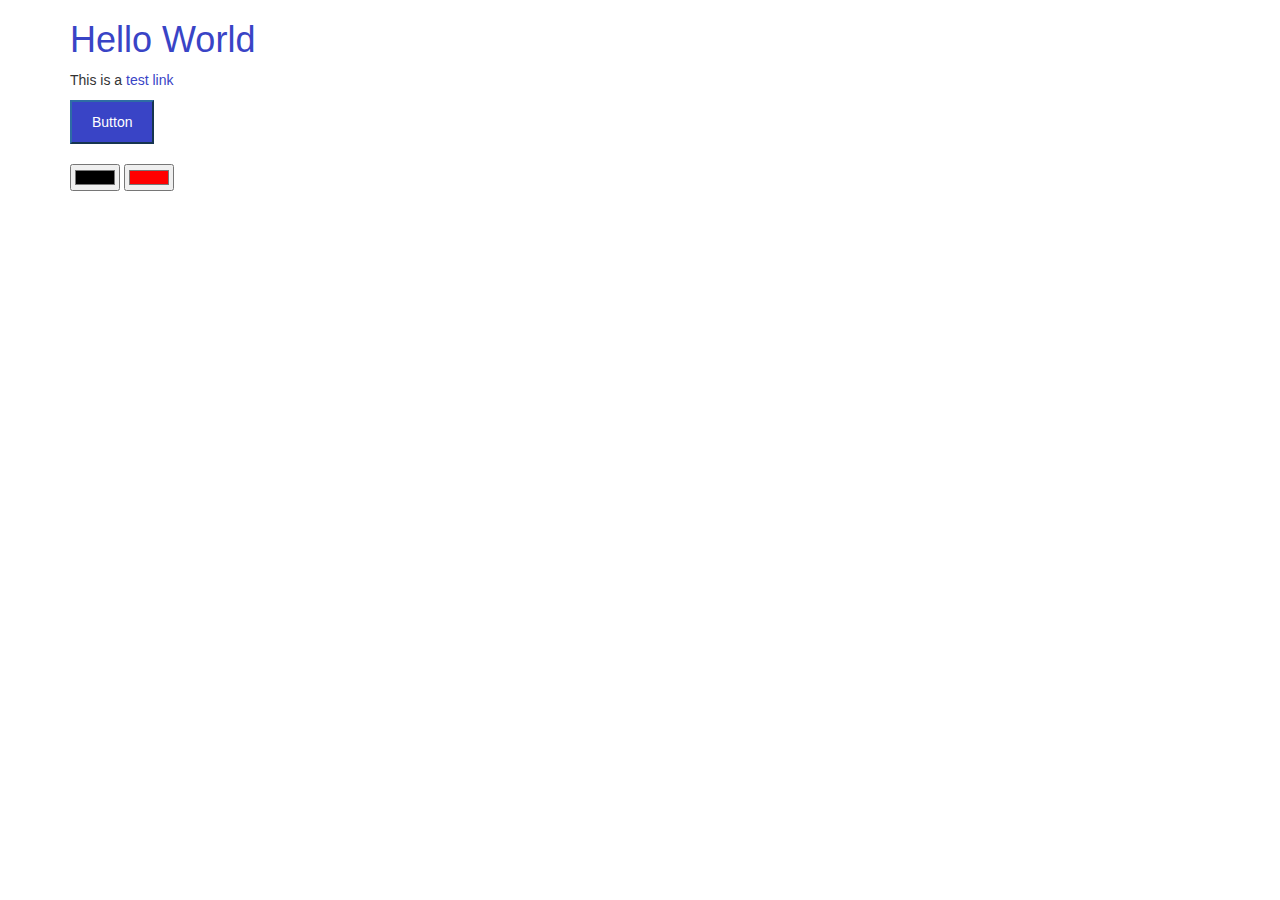
==== commit e38fdf1b: "add testing files" ====
--- a/index.html
+++ b/index.html
@@ -1,147 +1,175 @@
 <!DOCTYPE html>
-<html>
+<html lang="en" dir="ltr">
   <head>
-    <meta name="viewport" content="width=device-width">
-    <title>Jess Guilford's Portfolio</title>
-    <link href="css/font-styles.css" rel="stylesheet" type="text/css" media="all">
-    <link href="css/styles.css" rel="stylesheet" type="text/css" media="all">
-    <!-- <link rel="stylesheet" href="http://basehold.it/20"> -->
-    <script src="js/jquery-1.12.0.js"></script>
-    <script src="js/scripts.js"></script>
+    <meta charset="utf-8">
+    <title>Test</title>
+    <!-- <style>
+      h1 {
+        color: yellow;
+      }
+      a {
+        color: yellow;
+      }
+    </style> -->
+    <!-- Latest compiled and minified CSS -->
+    <link rel="stylesheet" href="https://maxcdn.bootstrapcdn.com/bootstrap/3.3.7/css/bootstrap.min.css" integrity="sha384-BVYiiSIFeK1dGmJRAkycuHAHRg32OmUcww7on3RYdg4Va+PmSTsz/K68vbdEjh4u" crossorigin="anonymous">
+    <link rel="stylesheet" href="./main.css">
   </head>
   <body>
-    <div class="hero-container">
-      <div class="nav">
-        <a href="index.html"><span class="title">Jess Guilford // Portfolio</span></a>
-        <ul class="navlinks">
-          <a href="index.html"><li>Web Design</li></a>
-          <a href="about.html"><li>Graphics</li></a>
-          <a href="articles.html"><li>Writing</li></a>
-          <a href="about.html"><li>About</li></a>
-          <a href="#" id="contact-page"><li>Contact</li></a>
-        </ul>
-      </div>
-      <div class="masthead-wrapper">
-        <div class="masthead">
-          <!-- <img src="images/anchor-logo03.png" id="main-logo"> -->
-          <h1 class="center caps">Jess Guilford</h1>
-          <h2>Web Development &amp; E-Commerce marketing</h2>
-          <div class="see-work">
-            <a href="#front-page-portfolio">
-              <h2>See My Work</h2>
-              <h2>&#9660;</h2>
-            </a>
-          </div>
+    <div class="container">
+      <div class="row">
+        <div class="col-xs-12">
+          <h1>Hello World</h1>
+          <p>This is a <a href="#">test link</a></p>
+          <button class="btn-primary">Button</button>
+          <br><br>
         </div>
       </div>
-    </div>
-    <div class="container portfolio-container">
-      <div class="portfolio-gallery" id="front-page-portfolio">
-        <div class="col">
-          <div class="portfolio-item vert-item">
-            <a href="http://jessguilford.github.io/nosh/" target="_blank"><img src="images/nosh.png" class="img-thumbnail"></a>
-            <div class="item-info" id="info-item05">
-              <h1>Nosh</h1>
-              <p>Individual project at Epicodus</p>
-              <p>Nosh is a responsive website created with CSS flexbox, transforms, and transitions.</p>
-              <a href="http://jessguilford.github.io/nosh/" target="_blank">View</a>
-            </div>
-            <div class="item-label" id="item05">
-              <h1>Nosh</h1>
-              <p>Responsive website with Flexbox</p>
-              <div class="item-x-toggle" id="x-toggle-item05">+</div>
-            </div>
-          </div>
-          <div class="portfolio-item horiz-item">
-            <a href="http://jessguilford.github.io/github-API-project/" target="_blank"><img src="images/github-api.png" class="img-thumbnail"></a>
-            <div class="item-info" id="info-item06">
-              <h1>Github Quicksearch</h1>
-              <p>Individual Project at Epicodus</p>
-              <p>This application accesses the Github API, then displays a list of information about a given user's repositiories.</p>
-              <a href="http://jessguilford.github.io/github-API-project/" target="_blank">View</a>
-            </div>
-            <div class="item-label" id="item06">
-              <h1>Github Quicksearch</h1>
-              <p>Search page using Github's API</p>
-              <div class="item-x-toggle" id="x-toggle-item06">+</div>
-            </div>
-          </div>
-        </div>
-        <div class="col">
-          <div class="portfolio-item horiz-item">
-            <a href="images/email-layout-example.png" target="_blank"><img src="images/email-layout-example-s.png" class="img-thumbnail"></a>
-            <div class="item-info" id="info-item01">
-              <h1>City Home Email Template</h1>
-              <p>Client: <a href="http://cityhomepdx.com/" target="_blank">City Home PDX</a></p>
-              <p>I created this custom Mailchimp template for City Home in order to increase email performance. Click through rates previously averaged between 2% and 3%. After implementing this layout, click throughs increased to 6.9%.</p>
-              <a href="http://cityhomepdx.com/" target="_blank">View</a>
-            </div>
-            <div class="item-label" id="item01">
-              <h1>City Home Email Template</h1>
-              <p>Email layout and graphics</p>
-              <div class="item-x-toggle" id="x-toggle-item01">+</div>
-            </div>
-          </div>
-          <div class="portfolio-item vert-item">
-            <a href="http://jessguilford.github.io/sugarbean-coffee-day-2/" target="_blank"><img src="images/sugarbean.png" class="img-thumbnail"></a>
-            <div class="item-info" id="info-item04">
-              <h1>Sugarbean Coffee</h1>
-              <p>Pair Project at Epicodus</p>
-              <p>With Christine Tacha</p>
-              <p>Christine and I created this responsive website for a fictional coffee shop using Sass and Bourbon. I also created the custom 'sugarbean' logo.</p>
-              <a href="http://jessguilford.github.io/sugarbean-coffee-day-2/" target="_blank">View</a>
-            </div>
-            <div class="item-label" id="item04">
-              <h1>Sugarbean Coffee</h1>
-              <p>Responsive Website with Sass</p>
-              <div class="item-x-toggle" id="x-toggle-item04">+</div>
-            </div>
-          </div>
-        </div>
-        <div class="col col3">
-          <div class="portfolio-item vert-item">
-            <a href="http://jessguilford.github.io/blog-template/index.html" target="_blank"><img src="images/uncanny.png" class="img-thumbnail"></a>
-            <div class="item-info" id="info-item03">
-              <h1>Uncanny Observation</h1>
-              <p>Blog template</p>
-              <p>This responsive blog design was created with Sass and contains styling for the main page, individual posts, and comment sections.</p>
-              <a href="http://jessguilford.github.io/blog-template/index.html" target="_blank">View</a>
-            </div>
-            <div class="item-label" id="item03">
-              <h1>Uncanny Observation</h1>
-              <p>Blog template</p>
-              <div class="item-x-toggle" id="x-toggle-item03">+</div>
-            </div>
-          </div>
-          <div class="portfolio-item horiz-item">
-            <a href="http://arolling.github.io/pet-tinder/" target="_blank"><img src="images/adoptapet.jpg" class="img-thumbnail"></a>
-            <div class="item-info" id="info-item02">
-              <h1>Adopt A Pet</h1>
-              <p>Group Project at Epicodus</p>
-              <p>This web app prototype uses javaScript to match potential adopters with pets in need of homes. IndexedDB is used to temporarily store information client-side.</p>
-              <a href="http://arolling.github.io/pet-tinder/" target="_blank">View</a>
-            </div>
-            <div class="item-label" id="item02">
-              <h1>Adopt A Pet</h1>
-              <p>JavaScript web app prototype</p>
-              <div class="item-x-toggle" id="x-toggle-item02">+</div>
-            </div>
-          </div>
+      <div class="row">
+        <div class="col-xs-12">
+          <form>
+            <input type="color" />
+            <input type="color" value="#ff0000" />
+          </form>
         </div>
       </div>
+
     </div>
-    <div id="contact">
-      <div class="center caps">
-        <h1>Get in Touch</h1>
-        <h2>Let's make something awesome.</h2>
-        <h2>&#9660;</h2>
-      </div>
-      <br />
-      <h2 class="center caps">Email me</h2>
-      <p class="center">jess.guilford at gmail.com</p>
-      <br />
-      <h2 class="center caps">Find me on Github</h2>
-      <p class="center text"><a href="https://github.com/jessguilford">https://github.com/jessguilford</a></p>
-    </div>
+
+    <script src="https://ajax.googleapis.com/ajax/libs/jquery/3.4.1/jquery.min.js"></script>
+    <script type="text/javascript">
+
+      var config = {
+        primary_color: '#3944c6',
+        primary_hover: adjustColor('#3944c6')
+      };
+
+      // write color variables to head styles
+      if (window.CSS && window.CSS.supports && window.CSS.supports('color', 'var(--primaryColor)')) {
+        // CSS custom properties supported.
+        console.log('custom properties supported');
+        $('head').append(`<style>.container { --primaryColor: ${config.primary_color}; --primaryHover: ${config.primary_hover}}</style>`);
+      } else {
+        // CSS custom properties not supported
+        console.log('custom properties not supported');
+        $('head').append(`<style>
+            h1, a {color: ${config.primary_color}}
+            button {background-color: ${config.primary_color}}
+            button:hover {background-color: ${config.primary_hover}}
+            a:hover {color: ${config.primary_hover}}
+          </style>`);
+      }
+
+      // OR Utility Class solution
+      // Slightly different solution using classes
+      // <div class="container">
+      //   <h1>Hello World</h1>
+      //   <p>This is a <a href="#" class="primary">test link</a></p>
+      //   <button class="btn-primary">Button</button>
+      // </div>
+      // $('head').append(`<style>.primary {color: ${config.primary_color}}, .primary-btn {background-color: ${config.primary_color}}</style>`);
+      // etc
+
+      // calculate theme colors
+      function adjustColor(color) {
+        // step 1: convert color to HSL values
+        var color = hexToHSL(color);
+        var h = color[0];
+        var s = color[1];
+        var l = color[2];
+        // step 2: adjust H by -.45
+        h += -.45;
+        if (h < 0) { h += 360 }
+        // step 3: adjust S by 10
+        s += 10;
+        if (s > 100) { s = 100 }
+        // step 3: adjust L value by 5
+        l += 5;
+        if (l > 100) { l = 100 }
+        var color2 = `hsl(${h}, ${s}%, ${l}%)`
+        console.log('hexToHSL color2: ', color2)
+        return color2
+      }
+
+      function hexToHSL(H) {
+        // Convert hex to RGB first
+        let r = 0, g = 0, b = 0;
+        if (H.length == 4) {
+          r = "0x" + H[1] + H[1];
+          g = "0x" + H[2] + H[2];
+          b = "0x" + H[3] + H[3];
+        } else if (H.length == 7) {
+          r = "0x" + H[1] + H[2];
+          g = "0x" + H[3] + H[4];
+          b = "0x" + H[5] + H[6];
+        }
+        // Then to HSL
+        r /= 255;
+        g /= 255;
+        b /= 255;
+        let cmin = Math.min(r,g,b),
+        cmax = Math.max(r,g,b),
+        delta = cmax - cmin,
+        h = 0,
+        s = 0,
+        l = 0;
+        // console.log(r,g,b,cmax,cmin,delta)
+
+        if (delta == 0) {
+          h = 0;
+        } else if (cmax == r) {
+          h = ((g - b) / delta) % 6;
+        } else if (cmax == g) {
+          h = (b - r) / delta + 2;
+        } else
+          h = (r - g) / delta + 4;
+        h = Math.round(h * 60);
+
+        if (h < 0)
+          h += 360;
+
+        l = (cmax + cmin) / 2;
+        s = delta == 0 ? 0 : delta / (1 - Math.abs(2 * l - 1));
+        s = +(s * 100).toFixed(1);
+        l = +(l * 100).toFixed(1);
+        return [h,s,l];
+      }
+
+      console.log(hslToRgb('should be 57 68 198', (234.55 / 360), 0.653, 0.550));
+
+      function hslToRgb(h, s, l) {
+          var r, g, b;
+
+          if (s == 0)
+          {
+              r = g = b = l; // achromatic
+          }
+          else
+          {
+              function hue2rgb(p, q, t)
+              {
+                  if (t < 0) t += 1;
+                  if (t > 1) t -= 1;
+                  if (t < 1 / 6) return p + (q - p) * 6 * t;
+                  if (t < 1 / 2) return q;
+                  if (t < 2 / 3) return p + (q - p) * (2 / 3 - t) * 6;
+                  return p;
+              }
+
+              var q = l < 0.5 ? l * (1 + s) : l + s - l * s;
+              var p = 2 * l - q;
+
+              r = hue2rgb(p, q, h + 1.0 / 3.0);
+              g = hue2rgb(p, q, h);
+              b = hue2rgb(p, q, h - 1.0 / 3.0);
+          }
+
+          return [
+               Math.max(0, Math.min(Math.floor(r * 256), 255))
+              ,Math.max(0, Math.min(Math.floor(g * 256), 255))
+              ,Math.max(0, Math.min(Math.floor(b * 256), 255))
+          ];
+      }
+    </script>
   </body>
 </html>
--- a/main.css
+++ b/main.css
@@ -0,0 +1,195 @@
+h1 {
+  color: var(--primaryColor, #333333);
+}
+
+a {
+  color: var(--primaryColor, #333333);
+}
+
+a:hover {
+  color: var(--primaryHover, #222222);
+}
+
+button {
+  padding: 10px 20px;
+}
+
+.btn-primary {
+  background-color: var(--primaryColor, #333333);
+}
+
+.btn-primary:hover {
+  background-color: var(--primaryHover, #222222);
+}
+
+/* Color input polyfill */
+span.color-picker-button-container {
+  position: relative;
+}
+
+button.color-picker-button div {
+  display: inline-block;
+  border: 1px solid black;
+  height: 1.2em;
+  width: 1.6em;
+  margin-right: 0.6em;
+  vertical-align: bottom;
+}
+
+button.color-picker-button div:after {
+  display: inline-block;
+  content: "";
+  width: 0;
+  height: 0;
+  border-style: solid;
+  border-width: 0.4em 0.4em 0.4em 0.4em;
+  border-color: black transparent transparent transparent;
+  margin-left: 2.0em;
+  vertical-align: middle;
+}
+
+div.color-picker-dialog {
+  position: absolute;
+  left: 0;
+  top: 100%;
+  width: 35em;
+  border: 2px outset #CCCCCC;
+  background-color: #EEEEEE;
+  padding: 0.5em;
+}
+
+.csstransitions div.color-picker-dialog.color-picker-closed {
+  -moz-transition: opacity 0.4s linear;
+  -webkit-transition: opacity 0.4s linear;
+  -o-transition: opacity 0.4s linear;
+  -ms-transition: opacity 0.4s linear;
+  transition: opacity 0.4s linear;
+  opacity: 0;
+}
+
+.csstransitions div.color-picker-dialog.color-picker-open {
+  -moz-transition: opacity 0.4s linear;
+  -webkit-transition: opacity 0.4s linear;
+  -o-transition: opacity 0.4s linear;
+  -ms-transition: opacity 0.4s linear;
+  transition: opacity 0.4s linear;
+  opacity: 1;
+}
+
+div.color-picker-dialog input[type="text"] {
+}
+
+div.color-picker-dialog div.hue-color-slider,
+div.color-picker-dialog div.sat-color-slider,
+div.color-picker-dialog div.val-color-slider,
+div.color-picker-dialog div.red-color-slider,
+div.color-picker-dialog div.green-color-slider,
+div.color-picker-dialog div.blue-color-slider {
+  display: inline-block;
+  width: 20em;
+  height: 0.3em;
+  margin-top: 0.8em;
+  margin-right: 1em;
+}
+
+div.color-picker-dialog .ui-slider-handle {
+  width: 0.7em;
+  margin-top: -0.2em;
+}
+
+div.color-picker-dialog ul {
+  padding-left: 0;
+  margin-right: 1em;
+  text-align: right;
+  margin-top: 0;
+  float: left;
+}
+
+div.color-picker-dialog ul li {
+  list-style-type: none;
+}
+
+div.color-picker-dialog ul li.hue-slider-li:before {
+  content: 'H:';
+  margin-right: 0.5em;
+}
+
+div.color-picker-dialog ul li.sat-slider-li:before {
+  content: 'S:';
+  margin-right: 0.5em;
+}
+
+div.color-picker-dialog ul li.val-slider-li:before {
+  content: 'V:';
+  margin-right: 0.5em;
+}
+
+div.color-picker-dialog div.hue-color-slider,
+div.color-picker-dialog div.sat-color-slider,
+div.color-picker-dialog div.val-color-slider {
+  background-color: #999999;
+  border: 1px solid #333333;
+}
+
+div.color-picker-dialog div.hue-color-slider .ui-slider-range,
+div.color-picker-dialog div.sat-color-slider .ui-slider-range,
+div.color-picker-dialog div.val-color-slider .ui-slider-range { background: #cccccc; }
+div.color-picker-dialog div.hue-color-slider .ui-slider-handle,
+div.color-picker-dialog div.sat-color-slider .ui-slider-handle,
+div.color-picker-dialog div.val-color-slider .ui-slider-handle { border-color: #cccccc; }
+
+div.color-picker-dialog ul li.red-slider-li:before {
+  content: 'R:';
+  margin-right: 0.5em;
+}
+
+div.color-picker-dialog div.red-color-slider {
+  background-color: #FF9999;
+  border: 1px solid #990000;
+}
+
+div.color-picker-dialog div.red-color-slider .ui-slider-range { background: #ef2929; }
+div.color-picker-dialog div.red-color-slider .ui-slider-handle { border-color: #ef2929; }
+
+div.color-picker-dialog ul li.green-slider-li:before {
+  content: 'G:';
+  margin-right: 0.5em;
+}
+
+div.color-picker-dialog div.green-color-slider {
+  background-color: #99FF99;
+  border: 1px solid #009900;
+}
+
+div.color-picker-dialog div.green-color-slider .ui-slider-range { background: #8ae234; }
+div.color-picker-dialog div.green-color-slider .ui-slider-handle { border-color: #8ae234; }
+
+div.color-picker-dialog ul li.blue-slider-li:before {
+  content: 'B:';
+  margin-right: 0.5em;
+}
+
+div.color-picker-dialog div.blue-color-slider {
+  background-color: #9999FF;
+  border: 1px solid #000099;
+}
+
+div.color-picker-dialog div.blue-color-slider .ui-slider-range { background: #729fcf; }
+div.color-picker-dialog div.blue-color-slider .ui-slider-handle { border-color: #729fcf; }
+
+div.color-picker-dialog div.color-swatch {
+  width: 5em;
+  height: 5em;
+  background-color: #999999;
+  border: 1px solid black;
+  margin-bottom: 3px;
+}
+
+div.color-picker-dialog div.color-swatch-container {
+  float: right;
+  text-align: center;
+}
+
+div.color-picker-dialog .color-picker-ok-button {
+  margin-top: 1em;
+}
